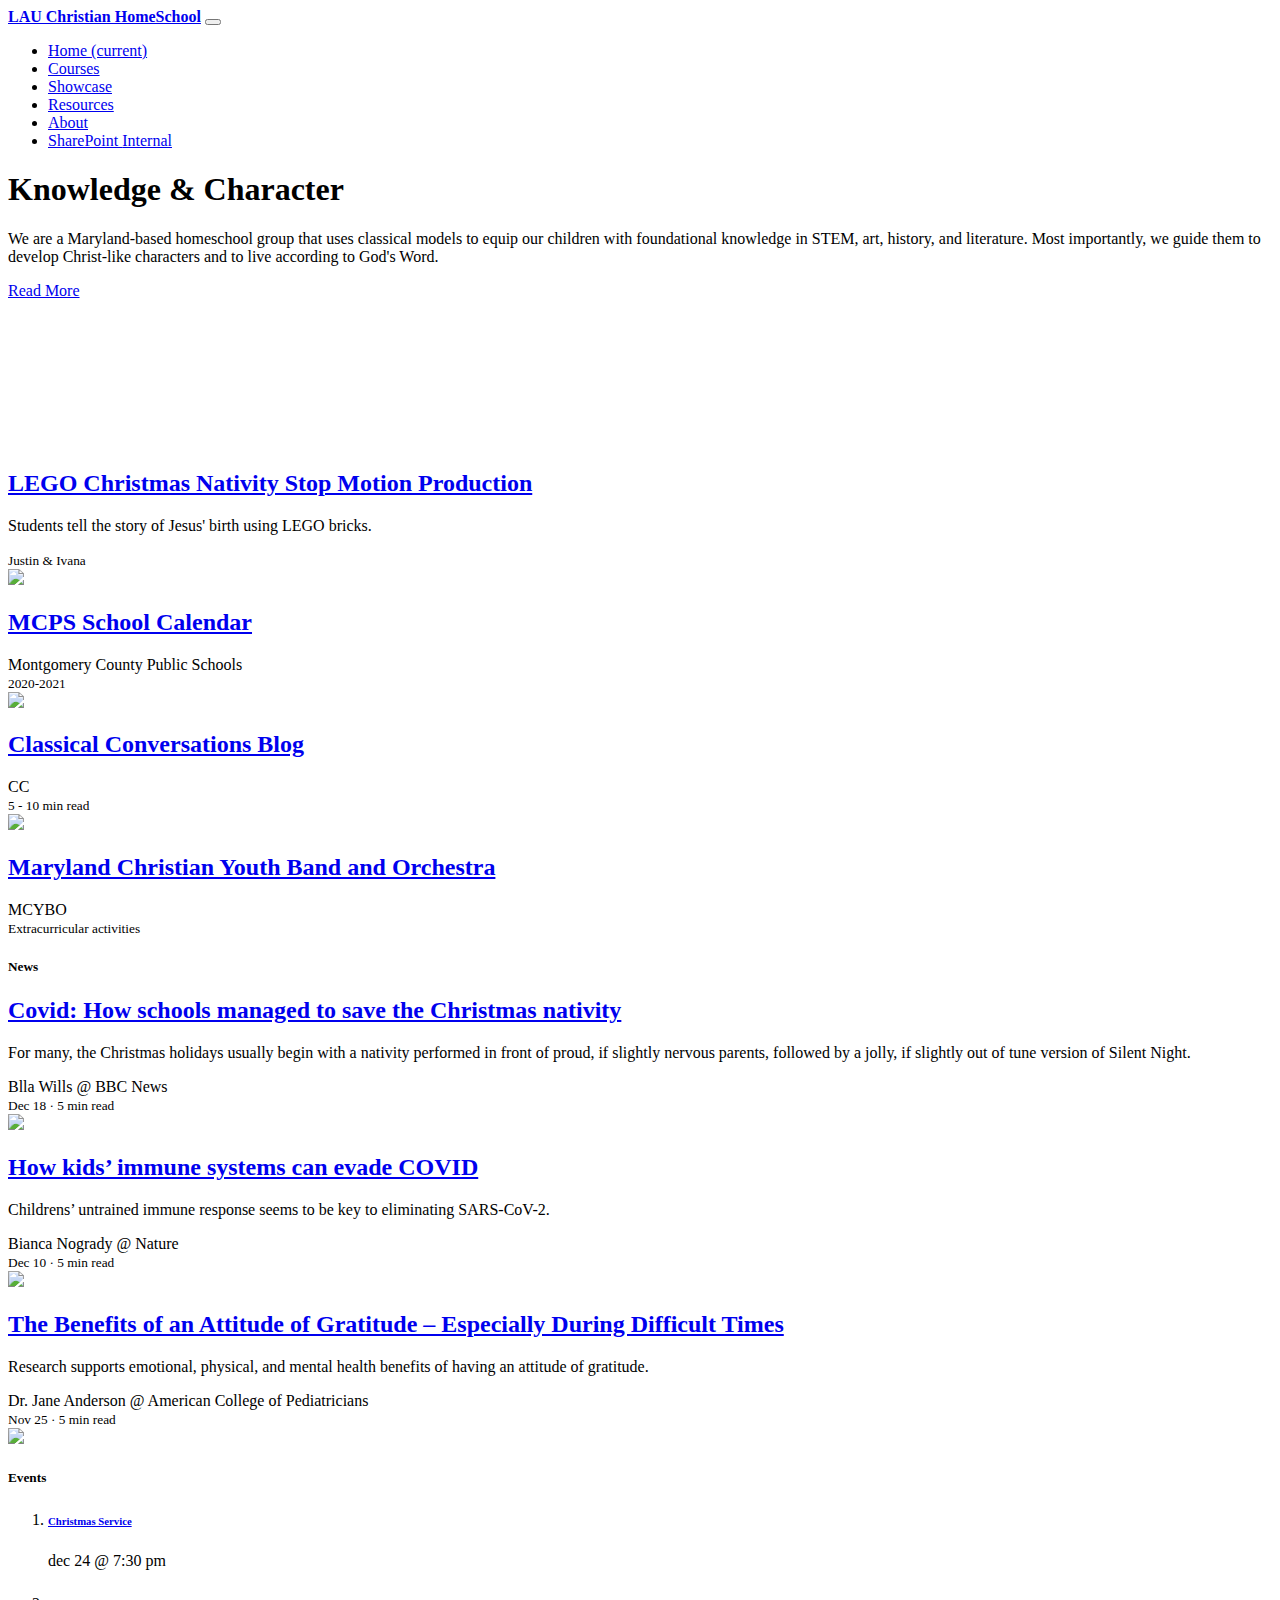
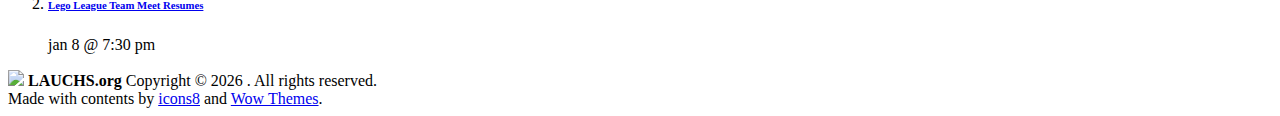
==== index.html @ ba252a1f "Add files via upload" ====
﻿<!DOCTYPE html>
<html lang="en">
<head>
<meta charset="utf-8"/>
<link rel="apple-touch-icon" sizes="76x76" href="./assets/img/favicon.ico">
<link rel="icon" type="image/png" href="./assets/img/favicon.png">
<meta http-equiv="X-UA-Compatible" content="IE=edge,chrome=1"/>
<title>LAU Christian HomeSchool | Knowledge and Character</title>
<meta content='width=device-width, initial-scale=1.0, maximum-scale=1.0, user-scalable=0, shrink-to-fit=no' name='viewport'/>
<!-- Google Font -->
<link href="https://fonts.googleapis.com/css?family=Playfair+Display:400,700|Source+Sans+Pro:400,600,700" rel="stylesheet">
<!-- Font Awesome Icons -->
<link rel="stylesheet" href="https://use.fontawesome.com/releases/v5.3.1/css/all.css" integrity="sha384-mzrmE5qonljUremFsqc01SB46JvROS7bZs3IO2EmfFsd15uHvIt+Y8vEf7N7fWAU" crossorigin="anonymous">
<!-- Main CSS -->
<link href="./assets/css/main.css" rel="stylesheet"/>
</head>
<body>
<!--------------------------------------
NAVBAR
--------------------------------------->
<nav class="topnav navbar navbar-expand-lg navbar-light bg-white fixed-top">
<div class="container">
	<a class="navbar-brand" href="./index.html"><strong>LAU Christian HomeSchool</strong></a>
	<button class="navbar-toggler collapsed" type="button" data-toggle="collapse" data-target="#navbarColor02" aria-controls="navbarColor02" aria-expanded="false" aria-label="Toggle navigation">
	<span class="navbar-toggler-icon"></span>
	</button>
	<div class="navbar-collapse collapse" id="navbarColor02" style="">
		<ul class="navbar-nav mr-auto d-flex align-items-center">
			<li class="nav-item">
			<a class="nav-link" href="./index.html">Home <span class="sr-only">(current)</span></a>
			</li>
			<li class="nav-item">
			<a class="nav-link" href="./article.html">Courses</a>
			</li>
			<li class="nav-item">
			<a class="nav-link" href="./article.html">Showcase</a>
			</li>
			<li class="nav-item">
			<a class="nav-link" href="./article.html">Resources</a>
			</li>
			</li>            
			<li class="nav-item">
			<a class="nav-link" href="./about.html">About</a>
			</li>
			<li class="nav-item">
			<a class="nav-link" href="https://lauhomeschool.sharepoint.com/">SharePoint <span class="badge badge-secondary">Internal</span></a>
			</li>
		</ul>
	</div>
</div>
</nav>
<!-- End Navbar -->
    
    
<!--------------------------------------
HEADER
--------------------------------------->
<div class="container">
	<div class="jumbotron jumbotron-fluid mb-3 pt-0 pb-0 bg-lightblue position-relative">
		<div class="pl-4 pr-0 h-100 tofront">
			<div class="row justify-content-between">
				<div class="col-md-6 pt-6 pb-6 align-self-center">
					<h1 class="secondfont mb-3 font-weight-bold">Knowledge & Character</h1>
					<p class="mb-3">
						We are a Maryland-based homeschool group that uses classical models to equip our children with foundational knowledge in STEM, art, history, and literature. Most importantly, we guide them to develop Christ-like characters and to live according to God's Word.   
					</p>
					<a href="./article.html" class="btn btn-dark">Read More</a>
				</div>
				<div class="col-md-6 d-none d-md-block pr-0" style="background-size:cover;background-image:url(./assets/img/demo/sheep.png);">	</div>
			</div>
		</div>
	</div>
</div>
<!-- End Header -->
    
    
<!--------------------------------------
MAIN
--------------------------------------->
    
<div class="container pt-4 pb-4">
	<div class="row">
		<div class="col-lg-6">
			<div class="card border-0 mb-4 box-shadow h-xl-300">              
                <div style="background-image: url(./assets/img/demo/1.jpg); height: 150px;    background-size: cover;    background-repeat: no-repeat;"></div>               
				<div class="card-body px-0 pb-0 d-flex flex-column align-items-start">
					<h2 class="h4 font-weight-bold">
					<a class="text-dark" href="./showcase.html">LEGO Christmas Nativity Stop Motion Production</a>
					</h2>
					<p class="card-text">
						 Students tell the story of Jesus' birth using LEGO bricks.
					</p>
					<div>
						<small class="d-block">Justin & Ivana</small>
					</div>
				</div>
			</div>
		</div>
		<div class="col-lg-6">
			<div class="flex-md-row mb-4 box-shadow h-xl-300">
				<div class="mb-3 d-flex align-items-center">
					<img height="80" src="./assets/img/demo/bird.png">
					<div class="pl-3">
						<h2 class="mb-2 h6 font-weight-bold">
						<a class="text-dark" href="https://www.montgomeryschoolsmd.org/calendar/">MCPS School Calendar</a>
						</h2>
						<div class="card-text text-muted small">
							 Montgomery County Public Schools
						</div>
						<small class="text-muted">2020-2021</small>
					</div>
				</div>
				<div class="mb-3 d-flex align-items-center">
					<img height="80" src="./assets/img/demo/turtle.png">
					<div class="pl-3">
						<h2 class="mb-2 h6 font-weight-bold">
						<a class="text-dark" href="https://classicalconversations.com/blog">Classical Conversations Blog</a>
						</h2>
						<div class="card-text text-muted small">
							 CC
						</div>
						<small class="text-muted">5 - 10 min read</small>
					</div>
				</div>
				<div class="mb-3 d-flex align-items-center">
					<img height="80" src="./assets/img/demo/cow.png">
					<div class="pl-3">
						<h2 class="mb-2 h6 font-weight-bold">
						<a class="text-dark" href="https://mcybo.org">Maryland Christian Youth Band and Orchestra</a>
						</h2>
						<div class="card-text text-muted small">
							 MCYBO
						</div>
						<small class="text-muted">Extracurricular activities</small>
					</div>
				</div>
			</div>
		</div>
	</div>
</div>
    
<div class="container">
	<div class="row justify-content-between">
		<div class="col-md-8">
			<h5 class="font-weight-bold spanborder"><span>News</span></h5>
			<div class="mb-3 d-flex justify-content-between">
				<div class="pr-3">
					<h2 class="mb-1 h4 font-weight-bold">
					<a class="text-dark" href="https://www.bbc.com/news/uk-55334379">Covid: How schools managed to save the Christmas nativity</a>
					</h2>
					<p>
						For many, the Christmas holidays usually begin with a nativity performed in front of proud, if slightly nervous parents, followed by a jolly, if slightly out of tune version of Silent Night.
					</p>
					<div class="card-text text-muted small">
						 Blla Wills @ BBC News
					</div>
					<small class="text-muted">Dec 18 &middot; 5 min read</small>
				</div>
				<img height="120" src="./assets/img/demo/5.jpg">
			</div>
			<div class="mb-3 d-flex justify-content-between">
				<div class="pr-3">
					<h2 class="mb-1 h4 font-weight-bold">
					<a class="text-dark" href="https://www.nature.com/articles/d41586-020-03496-7">How kids’ immune systems can evade COVID</a>
					</h2>
					<p>
						Childrens’ untrained immune response seems to be key to eliminating SARS-CoV-2.
					</p>
					<div class="card-text text-muted small">
						 Bianca Nogrady @ Nature
					</div>
					<small class="text-muted">Dec 10 &middot; 5 min read</small>
				</div>
				<img height="120" src="./assets/img/demo/blog8.jpg">
			</div>
			<div class="mb-3 d-flex justify-content-between">
				<div class="pr-3">
					<h2 class="mb-1 h4 font-weight-bold">
					<a class="text-dark" href="https://acpeds.org/blog/the-benefits-of-an-attitude-of-gratitude-especially-during-difficult-times">
The Benefits of an Attitude of Gratitude – Especially During Difficult Times</a>
					</h2>
					<p>
						Research supports emotional, physical, and mental health benefits of having an attitude of gratitude.
					</p>
					<div class="card-text text-muted small">
						 Dr. Jane Anderson @ American College of Pediatricians
					</div>
					<small class="text-muted">Nov 25 &middot; 5 min read</small>
				</div>
				<img height="120" src="./assets/img/demo/1.jpg">
			</div>
		</div>
		<div class="col-md-4 pl-4">
            <h5 class="font-weight-bold spanborder"><span>Events</span></h5>
			<ol class="list-featured">
				<li>
				<span>
				<h6 class="font-weight-bold">
				<a href="./article.html" class="text-dark">Christmas Service</a>
				</h6>
				<p class="text-muted">
					dec 24 @ 7:30 pm
				</p>
				</span>
				</li>
				<li>
				<span>
				<h6 class="font-weight-bold">
				<a href="./article.html" class="text-dark">Lego League Team Meet Resumes</a>
				</h6>
				<p class="text-muted">
					jan 8 @ 7:30 pm
				</p>
				</span>
				</li>
			</ol>
		</div>
	</div>
</div>
    
<!--------------------------------------
FOOTER
--------------------------------------->
<div class="container mt-5">
	<footer class="bg-white border-top p-3 text-muted small">
	<div class="row align-items-center justify-content-between">
		<div>
		<img height="20" src="./assets/img/favicon.png">
            <span class="navbar-brand mr-2"><strong>LAUCHS.org</strong></span> Copyright &copy;
			<script>document.write(new Date().getFullYear())</script>
			 . All rights reserved.
		</div>
		<div>
			Made with contents by <a target="_blank" class="text-secondary font-weight-bold" href="https://icons8.com">icons8</a> and <a target="_blank" class="text-secondary font-weight-bold" href="https://www.wowthemes.net/">Wow Themes</a>.
		</div>
	</div>
	</footer>
</div>
<!-- End Footer -->
    
<!--------------------------------------
JAVASCRIPTS
--------------------------------------->
<script src="./assets/js/vendor/jquery.min.js" type="text/javascript"></script>
<script src="./assets/js/vendor/popper.min.js" type="text/javascript"></script>
<script src="./assets/js/vendor/bootstrap.min.js" type="text/javascript"></script>
<script src="./assets/js/functions.js" type="text/javascript"></script>
</body>
</html>
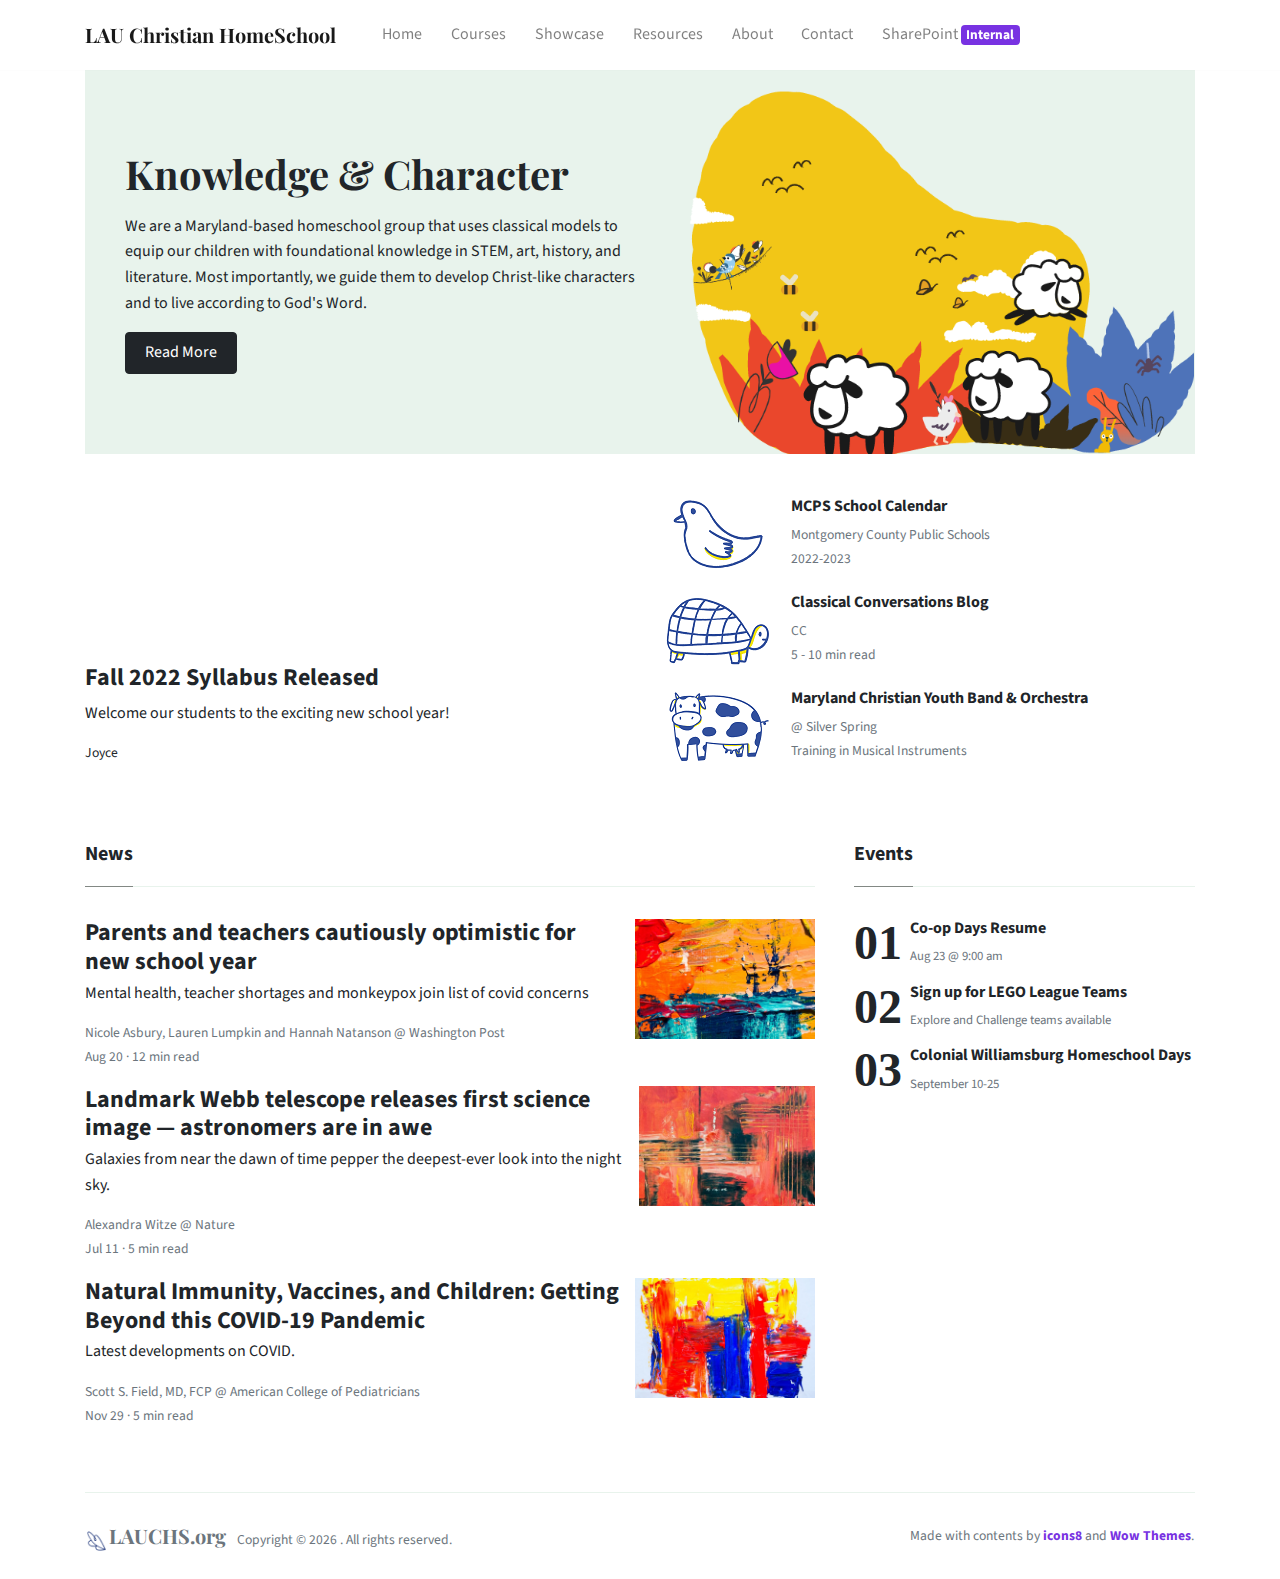
==== commit 1e216de0: "August 2022 Updates" ====
--- a/index.html
+++ b/index.html
@@ -2,7 +2,7 @@
 <html lang="en">
 <head>
 <meta charset="utf-8"/>
-<link rel="apple-touch-icon" sizes="76x76" href="./assets/img/favicon.ico">
+<link rel="apple-touch-icon" sizes="76x76" href="./assets/img/favicon.png">
 <link rel="icon" type="image/png" href="./assets/img/favicon.png">
 <meta http-equiv="X-UA-Compatible" content="IE=edge,chrome=1"/>
 <title>LAU Christian HomeSchool | Knowledge and Character</title>
@@ -30,17 +30,20 @@
 			<a class="nav-link" href="./index.html">Home <span class="sr-only">(current)</span></a>
 			</li>
 			<li class="nav-item">
-			<a class="nav-link" href="./article.html">Courses</a>
-			</li>
-			<li class="nav-item">
-			<a class="nav-link" href="./article.html">Showcase</a>
-			</li>
-			<li class="nav-item">
-			<a class="nav-link" href="./article.html">Resources</a>
+			<a class="nav-link" href="./courses.html">Courses</a>
+			</li>
+			<li class="nav-item">
+			<a class="nav-link" href="./showcase.html">Showcase</a>
+			</li>
+			<li class="nav-item">
+			<a class="nav-link" href="./resources.html">Resources</a>
 			</li>
 			</li>            
 			<li class="nav-item">
 			<a class="nav-link" href="./about.html">About</a>
+			</li>
+			<li class="nav-item">
+			<a class="nav-link" href="./contact.html">Contact</a>
 			</li>
 			<li class="nav-item">
 			<a class="nav-link" href="https://lauhomeschool.sharepoint.com/">SharePoint <span class="badge badge-secondary">Internal</span></a>
@@ -64,7 +67,7 @@
 					<p class="mb-3">
 						We are a Maryland-based homeschool group that uses classical models to equip our children with foundational knowledge in STEM, art, history, and literature. Most importantly, we guide them to develop Christ-like characters and to live according to God's Word.   
 					</p>
-					<a href="./article.html" class="btn btn-dark">Read More</a>
+					<a href="./about.html" class="btn btn-dark">Read More</a>
 				</div>
 				<div class="col-md-6 d-none d-md-block pr-0" style="background-size:cover;background-image:url(./assets/img/demo/sheep.png);">	</div>
 			</div>
@@ -82,16 +85,16 @@
 	<div class="row">
 		<div class="col-lg-6">
 			<div class="card border-0 mb-4 box-shadow h-xl-300">              
-                <div style="background-image: url(./assets/img/demo/1.jpg); height: 150px;    background-size: cover;    background-repeat: no-repeat;"></div>               
+                <div style="background-image: url(./assets/img/demo/fall2022_banner.png); height: 150px;    background-size: cover;    background-repeat: no-repeat;"></div>               
 				<div class="card-body px-0 pb-0 d-flex flex-column align-items-start">
 					<h2 class="h4 font-weight-bold">
-					<a class="text-dark" href="./showcase.html">LEGO Christmas Nativity Stop Motion Production</a>
+					<a class="text-dark" href="./courses.html">Fall 2022 Syllabus Released</a>
 					</h2>
 					<p class="card-text">
-						 Students tell the story of Jesus' birth using LEGO bricks.
+						 Welcome our students to the exciting new school year!
 					</p>
 					<div>
-						<small class="d-block">Justin & Ivana</small>
+						<small class="d-block">Joyce</small>
 					</div>
 				</div>
 			</div>
@@ -107,7 +110,7 @@
 						<div class="card-text text-muted small">
 							 Montgomery County Public Schools
 						</div>
-						<small class="text-muted">2020-2021</small>
+						<small class="text-muted">2022-2023</small>
 					</div>
 				</div>
 				<div class="mb-3 d-flex align-items-center">
@@ -126,12 +129,12 @@
 					<img height="80" src="./assets/img/demo/cow.png">
 					<div class="pl-3">
 						<h2 class="mb-2 h6 font-weight-bold">
-						<a class="text-dark" href="https://mcybo.org">Maryland Christian Youth Band and Orchestra</a>
+						<a class="text-dark" href="https://mcybo.org/">Maryland Christian Youth Band & Orchestra</a>
 						</h2>
 						<div class="card-text text-muted small">
-							 MCYBO
+							 @ Silver Spring
 						</div>
-						<small class="text-muted">Extracurricular activities</small>
+						<small class="text-muted">Training in Musical Instruments</small>
 					</div>
 				</div>
 			</div>
@@ -146,46 +149,46 @@
 			<div class="mb-3 d-flex justify-content-between">
 				<div class="pr-3">
 					<h2 class="mb-1 h4 font-weight-bold">
-					<a class="text-dark" href="https://www.bbc.com/news/uk-55334379">Covid: How schools managed to save the Christmas nativity</a>
+					<a class="text-dark" href="https://wapo.st/3ccSv8c">Parents and teachers cautiously optimistic for new school year</a>
 					</h2>
 					<p>
-						For many, the Christmas holidays usually begin with a nativity performed in front of proud, if slightly nervous parents, followed by a jolly, if slightly out of tune version of Silent Night.
+						Mental health, teacher shortages and monkeypox join list of covid concerns
 					</p>
 					<div class="card-text text-muted small">
-						 Blla Wills @ BBC News
-					</div>
-					<small class="text-muted">Dec 18 &middot; 5 min read</small>
+						 Nicole Asbury, Lauren Lumpkin and Hannah Natanson  @ Washington Post
+					</div>
+					<small class="text-muted">Aug 20 &middot; 12 min read</small>
 				</div>
 				<img height="120" src="./assets/img/demo/5.jpg">
 			</div>
 			<div class="mb-3 d-flex justify-content-between">
 				<div class="pr-3">
 					<h2 class="mb-1 h4 font-weight-bold">
-					<a class="text-dark" href="https://www.nature.com/articles/d41586-020-03496-7">How kids’ immune systems can evade COVID</a>
+					<a class="text-dark" href="https://www.nature.com/articles/d41586-022-01906-6">Landmark Webb telescope releases first science image — astronomers are in awe</a>
 					</h2>
 					<p>
-						Childrens’ untrained immune response seems to be key to eliminating SARS-CoV-2.
+						Galaxies from near the dawn of time pepper the deepest-ever look into the night sky.
 					</p>
 					<div class="card-text text-muted small">
-						 Bianca Nogrady @ Nature
-					</div>
-					<small class="text-muted">Dec 10 &middot; 5 min read</small>
+						 Alexandra Witze @ Nature
+					</div>
+					<small class="text-muted">Jul 11 &middot; 5 min read</small>
 				</div>
 				<img height="120" src="./assets/img/demo/blog8.jpg">
 			</div>
 			<div class="mb-3 d-flex justify-content-between">
 				<div class="pr-3">
 					<h2 class="mb-1 h4 font-weight-bold">
-					<a class="text-dark" href="https://acpeds.org/blog/the-benefits-of-an-attitude-of-gratitude-especially-during-difficult-times">
-The Benefits of an Attitude of Gratitude – Especially During Difficult Times</a>
+					<a class="text-dark" href="https://acpeds.org/blog/natural-immunity-vaccines-and-children-getting-beyond-this-covid-19-pandemic">
+Natural Immunity, Vaccines, and Children: Getting Beyond this COVID-19 Pandemic</a>
 					</h2>
 					<p>
-						Research supports emotional, physical, and mental health benefits of having an attitude of gratitude.
+						Latest developments on COVID.
 					</p>
 					<div class="card-text text-muted small">
-						 Dr. Jane Anderson @ American College of Pediatricians
-					</div>
-					<small class="text-muted">Nov 25 &middot; 5 min read</small>
+						 Scott S. Field, MD, FCP @ American College of Pediatricians
+					</div>
+					<small class="text-muted">Nov 29 &middot; 5 min read</small>
 				</div>
 				<img height="120" src="./assets/img/demo/1.jpg">
 			</div>
@@ -196,20 +199,30 @@
 				<li>
 				<span>
 				<h6 class="font-weight-bold">
-				<a href="./article.html" class="text-dark">Christmas Service</a>
+				<a href="." class="text-dark">Co-op Days Resume</a>
 				</h6>
 				<p class="text-muted">
-					dec 24 @ 7:30 pm
+					Aug 23 @ 9:00 am
 				</p>
 				</span>
 				</li>
 				<li>
 				<span>
 				<h6 class="font-weight-bold">
-				<a href="./article.html" class="text-dark">Lego League Team Meet Resumes</a>
+				<a href="." class="text-dark">Sign up for LEGO League Teams</a>
 				</h6>
 				<p class="text-muted">
-					jan 8 @ 7:30 pm
+					Explore and Challenge teams available
+				</p>
+				</span>
+				</li>
+				<li>
+				<span>
+				<h6 class="font-weight-bold">
+				<a href="https://www.colonialwilliamsburg.org/visit/group-tours/homeschool/" class="text-dark">Colonial Williamsburg Homeschool Days</a>
+				</h6>
+				<p class="text-muted">
+					September 10-25
 				</p>
 				</span>
 				</li>
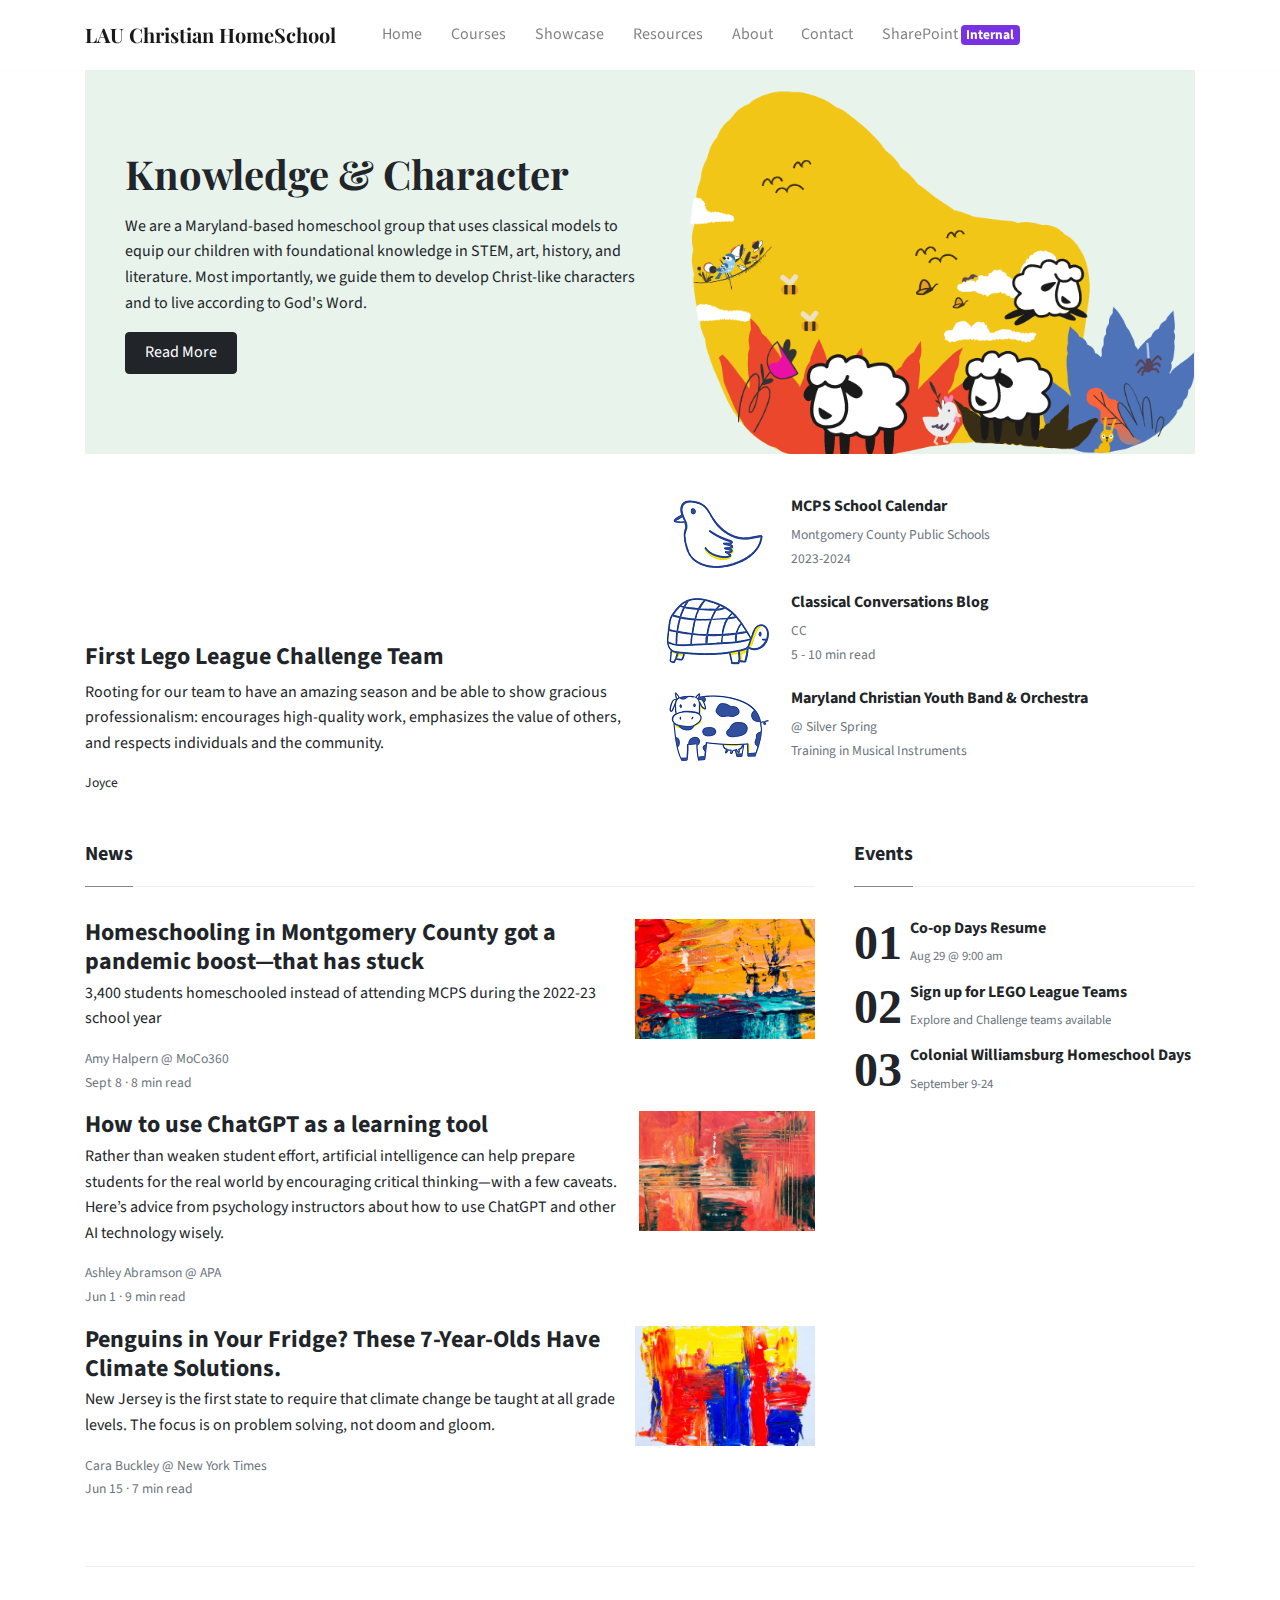
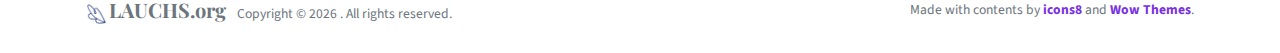
==== commit ea4ccb81: "Updated info" ====
--- a/index.html
+++ b/index.html
@@ -85,13 +85,14 @@
 	<div class="row">
 		<div class="col-lg-6">
 			<div class="card border-0 mb-4 box-shadow h-xl-300">              
-                <div style="background-image: url(./assets/img/demo/fall2022_banner.png); height: 150px;    background-size: cover;    background-repeat: no-repeat;"></div>               
+                <div style="background-image: url(./assets/img/demo/LEGO_banner.png); height: 150px;    background-size: cover;    background-repeat: no-repeat;"></div>               
 				<div class="card-body px-0 pb-0 d-flex flex-column align-items-start">
 					<h2 class="h4 font-weight-bold">
-					<a class="text-dark" href="./courses.html">Fall 2022 Syllabus Released</a>
+					<a class="text-dark" href="https://marylandfll.org/">First Lego League Challenge Team</a>
 					</h2>
 					<p class="card-text">
-						 Welcome our students to the exciting new school year!
+						 Rooting for our team to have an amazing season and be able to show gracious professionalism: encourages high-quality work, emphasizes the value of others, and 
+						 respects individuals and the community.
 					</p>
 					<div>
 						<small class="d-block">Joyce</small>
@@ -110,7 +111,7 @@
 						<div class="card-text text-muted small">
 							 Montgomery County Public Schools
 						</div>
-						<small class="text-muted">2022-2023</small>
+						<small class="text-muted">2023-2024</small>
 					</div>
 				</div>
 				<div class="mb-3 d-flex align-items-center">
@@ -149,46 +150,46 @@
 			<div class="mb-3 d-flex justify-content-between">
 				<div class="pr-3">
 					<h2 class="mb-1 h4 font-weight-bold">
-					<a class="text-dark" href="https://wapo.st/3ccSv8c">Parents and teachers cautiously optimistic for new school year</a>
+					<a class="text-dark" href="https://moco360.media/2023/09/08/homeschooling-trend-spiked-in-montgomery-county-after-pandemic/">Homeschooling in Montgomery County got a pandemic boost—that has stuck</a>
 					</h2>
 					<p>
-						Mental health, teacher shortages and monkeypox join list of covid concerns
+						3,400 students homeschooled instead of attending MCPS during the 2022-23 school year
 					</p>
 					<div class="card-text text-muted small">
-						 Nicole Asbury, Lauren Lumpkin and Hannah Natanson  @ Washington Post
-					</div>
-					<small class="text-muted">Aug 20 &middot; 12 min read</small>
+						Amy Halpern  @ MoCo360
+					</div>
+					<small class="text-muted">Sept 8 &middot; 8 min read</small>
 				</div>
 				<img height="120" src="./assets/img/demo/5.jpg">
 			</div>
 			<div class="mb-3 d-flex justify-content-between">
 				<div class="pr-3">
 					<h2 class="mb-1 h4 font-weight-bold">
-					<a class="text-dark" href="https://www.nature.com/articles/d41586-022-01906-6">Landmark Webb telescope releases first science image — astronomers are in awe</a>
+					<a class="text-dark" href="https://www.apa.org/monitor/2023/06/chatgpt-learning-tool">How to use ChatGPT as a learning tool</a>
 					</h2>
 					<p>
-						Galaxies from near the dawn of time pepper the deepest-ever look into the night sky.
+						Rather than weaken student effort, artificial intelligence can help prepare students for the real world by encouraging critical thinking—with a few caveats. Here’s advice from psychology instructors about how to use ChatGPT and other AI technology wisely.
 					</p>
 					<div class="card-text text-muted small">
-						 Alexandra Witze @ Nature
-					</div>
-					<small class="text-muted">Jul 11 &middot; 5 min read</small>
+						Ashley Abramson @ APA
+					</div>
+					<small class="text-muted">Jun 1 &middot; 9 min read</small>
 				</div>
 				<img height="120" src="./assets/img/demo/blog8.jpg">
 			</div>
 			<div class="mb-3 d-flex justify-content-between">
 				<div class="pr-3">
 					<h2 class="mb-1 h4 font-weight-bold">
-					<a class="text-dark" href="https://acpeds.org/blog/natural-immunity-vaccines-and-children-getting-beyond-this-covid-19-pandemic">
-Natural Immunity, Vaccines, and Children: Getting Beyond this COVID-19 Pandemic</a>
+					<a class="text-dark" href="https://www.nytimes.com/2023/06/15/climate/climate-education-schools-children.html?unlocked_article_code=[base64]&smid=url-share">
+						Penguins in Your Fridge? These 7-Year-Olds Have Climate Solutions.</a>
 					</h2>
 					<p>
-						Latest developments on COVID.
+						New Jersey is the first state to require that climate change be taught at all grade levels. The focus is on problem solving, not doom and gloom.
 					</p>
 					<div class="card-text text-muted small">
-						 Scott S. Field, MD, FCP @ American College of Pediatricians
-					</div>
-					<small class="text-muted">Nov 29 &middot; 5 min read</small>
+						Cara Buckley @ New York Times
+					</div>
+					<small class="text-muted">Jun 15 &middot; 7 min read</small>
 				</div>
 				<img height="120" src="./assets/img/demo/1.jpg">
 			</div>
@@ -202,7 +203,7 @@
 				<a href="." class="text-dark">Co-op Days Resume</a>
 				</h6>
 				<p class="text-muted">
-					Aug 23 @ 9:00 am
+					Aug 29 @ 9:00 am
 				</p>
 				</span>
 				</li>
@@ -222,7 +223,7 @@
 				<a href="https://www.colonialwilliamsburg.org/visit/group-tours/homeschool/" class="text-dark">Colonial Williamsburg Homeschool Days</a>
 				</h6>
 				<p class="text-muted">
-					September 10-25
+					September 9-24
 				</p>
 				</span>
 				</li>
